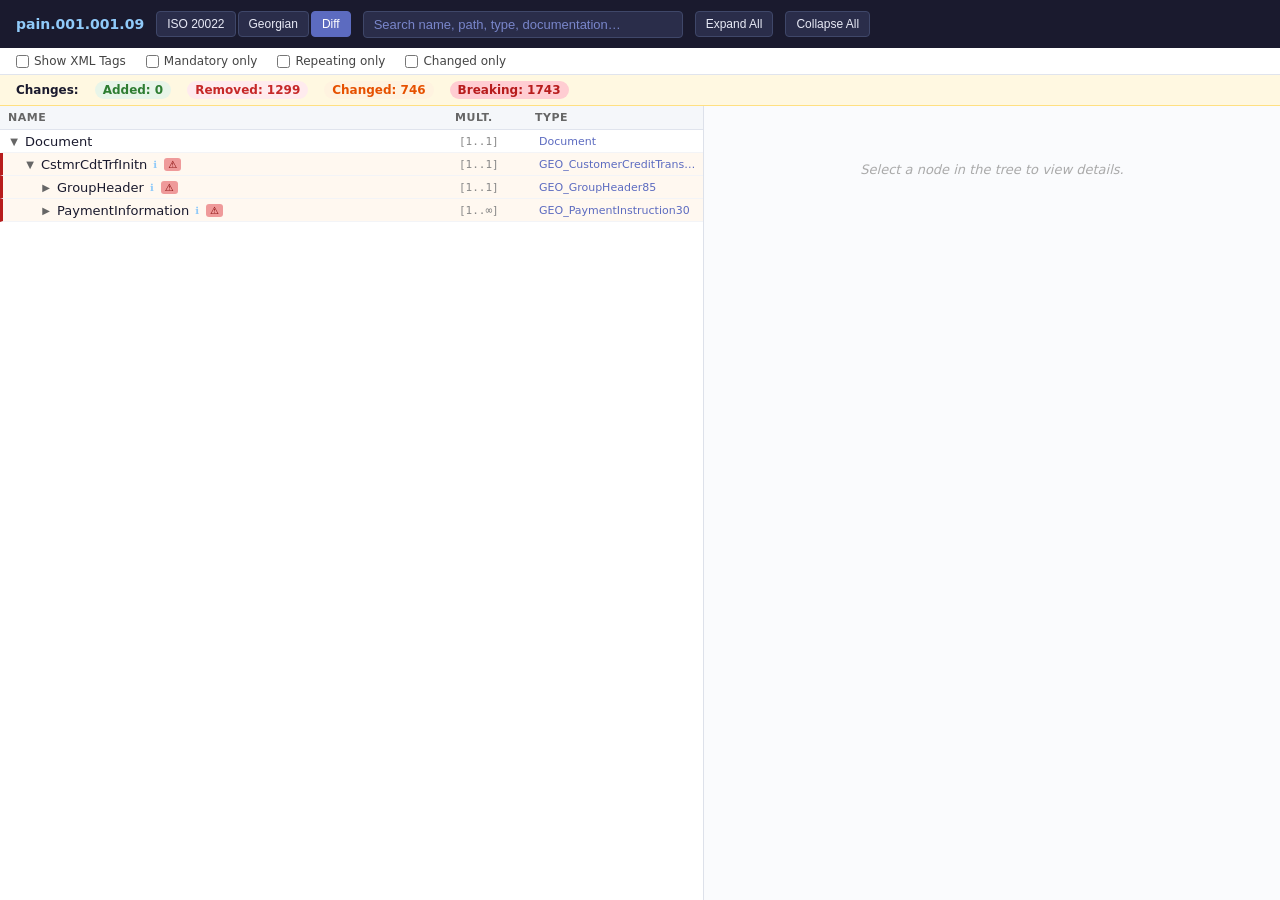
==== viewer/index.html @ 86df0adc "feat: XSD parser, interactive viewer, and diff tool - Two-pass XSD parser (schema_model.py, parse_xs" ====
<!DOCTYPE html>
<html lang="en">
<head>
  <meta charset="UTF-8"/>
  <meta name="viewport" content="width=device-width, initial-scale=1.0"/>
  <title>XSD Visualizer</title>
  <link rel="stylesheet" href="styles.css"/>
</head>
<body>

<!-- Header -->
<div id="header">
  <span id="message-name">XSD Visualizer</span>
  <div id="view-selector" style="display:none; gap:2px">
    <button class="hdr-btn view-btn" data-view="original">ISO 20022</button>
    <button class="hdr-btn view-btn" data-view="updated">Georgian</button>
    <button class="hdr-btn view-btn" data-view="diff">Diff</button>
  </div>
  <input id="search-box" type="search" placeholder="Search name, path, type, documentation…"/>
  <button class="hdr-btn" id="btn-expand-all">Expand All</button>
  <button class="hdr-btn" id="btn-collapse-all">Collapse All</button>
</div>

<!-- Toolbar -->
<div id="toolbar">
  <label class="cb-label">
    <input type="checkbox" id="cb-xml-tags"/> Show XML Tags
  </label>
  <label class="cb-label">
    <input type="checkbox" id="cb-mandatory"/> Mandatory only
  </label>
  <label class="cb-label">
    <input type="checkbox" id="cb-repeating"/> Repeating only
  </label>
  <label class="cb-label" id="cb-changed-wrap" style="display:none">
    <input type="checkbox" id="cb-changed"/> Changed only
  </label>
</div>

<!-- Diff summary bar -->
<div id="diff-bar">
  <strong>Changes:</strong>
  <span class="diff-pill dp-added"  id="dp-added">Added: 0</span>
  <span class="diff-pill dp-removed" id="dp-removed">Removed: 0</span>
  <span class="diff-pill dp-changed" id="dp-changed">Changed: 0</span>
  <span class="diff-pill dp-breaking" id="dp-breaking">Breaking: 0</span>
</div>

<!-- Main -->
<div id="main">
  <!-- Tree panel -->
  <div id="tree-panel">
    <div id="tree-header">
      <span>Name</span>
      <span>Mult.</span>
      <span>Type</span>
    </div>
    <div id="tree-body">
      <div class="no-results" id="loading-msg">Loading schema…</div>
    </div>
  </div>

  <!-- Details panel -->
  <div id="details-panel">
    <p class="empty-msg">Select a node in the tree to view details.</p>
  </div>
</div>

<!-- Sidecar fallbacks (written by parser) -->
<script src="schema-model.js" onerror="void(0)"></script>
<script src="diff-model.js" onerror="void(0)"></script>
<script src="app.js"></script>
</body>
</html>
---- viewer/styles.css ----
/* ── Reset & base ─────────────────────────────────────────────────────────── */
*, *::before, *::after { box-sizing: border-box; margin: 0; padding: 0; }
body { font-family: 'Segoe UI', system-ui, sans-serif; font-size: 13px;
       background: #f0f2f5; color: #1a1a2e; height: 100vh;
       display: flex; flex-direction: column; overflow: hidden; }

/* ── Header ───────────────────────────────────────────────────────────────── */
#header {
  background: #1a1a2e; color: #e8eaf6;
  padding: 8px 16px; display: flex; align-items: center; gap: 12px;
  flex-shrink: 0; flex-wrap: wrap; min-height: 48px;
}
#message-name { font-size: 14px; font-weight: 600; color: #90caf9;
                white-space: nowrap; }
#search-box {
  flex: 1; min-width: 180px; max-width: 320px;
  padding: 5px 10px; border-radius: 4px; border: 1px solid #3f4769;
  background: #2a2d4a; color: #e8eaf6; font-size: 13px;
}
#search-box::placeholder { color: #7986cb; }
#search-box:focus { outline: none; border-color: #7986cb; }
.hdr-btn {
  padding: 5px 10px; border-radius: 4px; border: 1px solid #3f4769;
  background: #2a2d4a; color: #e8eaf6; cursor: pointer; font-size: 12px;
}
.hdr-btn:hover { background: #3a3d5a; }
.view-btn.active { background: #5c6bc0; color: #fff; border-color: #5c6bc0; }

/* ── Toolbar (checkboxes) ─────────────────────────────────────────────────── */
#toolbar {
  background: #ffffff; border-bottom: 1px solid #e0e4ed;
  padding: 6px 16px; display: flex; align-items: center; gap: 20px;
  flex-shrink: 0; flex-wrap: wrap;
}
.cb-label { display: flex; align-items: center; gap: 5px;
            cursor: pointer; user-select: none; font-size: 12px; color: #444; }
.cb-label input { cursor: pointer; }

/* ── Diff summary bar ─────────────────────────────────────────────────────── */
#diff-bar {
  display: none; background: #fff8e1; border-bottom: 1px solid #ffe082;
  padding: 6px 16px; gap: 16px; align-items: center; flex-wrap: wrap;
  font-size: 12px; flex-shrink: 0;
}
#diff-bar.visible { display: flex; }
.diff-pill { padding: 2px 8px; border-radius: 10px; font-weight: 600; }
.dp-added   { background: #e8f5e9; color: #2e7d32; }
.dp-removed { background: #ffebee; color: #c62828; }
.dp-changed { background: #fff3e0; color: #e65100; }
.dp-breaking{ background: #ffcdd2; color: #b71c1c; }

/* ── Main layout ──────────────────────────────────────────────────────────── */
#main { display: flex; flex: 1; overflow: hidden; }

/* ── Tree panel ───────────────────────────────────────────────────────────── */
#tree-panel {
  width: 55%; border-right: 1px solid #dde1ea;
  display: flex; flex-direction: column; overflow: hidden;
  background: #ffffff;
}
#tree-header {
  display: grid; grid-template-columns: 1fr 80px 160px;
  padding: 5px 8px; background: #f5f7fa;
  border-bottom: 1px solid #e0e4ed;
  font-size: 11px; font-weight: 700; color: #666; text-transform: uppercase;
  letter-spacing: .5px; flex-shrink: 0;
}
#tree-header.with-tag { grid-template-columns: 1fr 100px 80px 160px; }
#tree-body { flex: 1; overflow-y: auto; }

/* ── Tree row ─────────────────────────────────────────────────────────────── */
.tree-row {
  display: grid; grid-template-columns: 1fr 80px 160px;
  align-items: center; padding: 3px 4px 3px 0;
  cursor: pointer; border-bottom: 1px solid #f3f4f7;
  border-left: 3px solid transparent;
}
.tree-row.with-tag { grid-template-columns: 1fr 100px 80px 160px; }
.tree-row:hover { background: #f0f4ff; }
.tree-row.selected { background: #e8eeff; border-left-color: #5c6bc0; }

/* Diff overlays */
.tree-row.diff-added    { border-left-color: #43a047; background: #f1f8f1; }
.tree-row.diff-removed  { border-left-color: #e53935; background: #fff5f5;
                           opacity: .7; text-decoration: line-through; }
.tree-row.diff-changed  { border-left-color: #fb8c00; background: #fff8f0; }
.tree-row.diff-breaking { border-left-color: #b71c1c; }

.tree-name-cell { display: flex; align-items: center; gap: 3px; overflow: hidden; }
.tree-indent { display: inline-block; flex-shrink: 0; }
.toggle-btn {
  width: 16px; height: 16px; flex-shrink: 0; cursor: pointer;
  display: flex; align-items: center; justify-content: center;
  color: #666; font-size: 10px; user-select: none;
}
.toggle-btn:hover { color: #3949ab; }
.node-name { overflow: hidden; text-overflow: ellipsis; white-space: nowrap;
             font-size: 13px; }
.node-tag  { font-size: 11px; color: #888; margin-left: 4px;
             font-family: monospace; }
.doc-hint  { flex-shrink: 0; font-size: 10px; color: #90caf9; margin-left: 3px;
             cursor: default; user-select: none; }

/* Badges */
.badge {
  flex-shrink: 0; padding: 1px 4px; border-radius: 3px;
  font-size: 10px; font-weight: 700; letter-spacing: .3px;
}
.b-seq  { background: #e3f2fd; color: #1565c0; }
.b-chc  { background: #f3e5f5; color: #6a1b9a; }
.b-txt  { background: #e8f5e9; color: #2e7d32; }
.b-code { background: #fff8e1; color: #f57f17; }
.b-amt  { background: #fce4ec; color: #880e4f; }
.b-date { background: #e0f2f1; color: #00695c; }
.b-attr { background: #ede7f6; color: #4527a0; }
.b-ref  { background: #ffebee; color: #b71c1c; }
.b-bool { background: #e8eaf6; color: #283593; }

/* Diff change badge */
.diff-badge {
  flex-shrink: 0; font-size: 10px; font-weight: 700;
  margin-left: 4px; padding: 1px 4px; border-radius: 3px;
}
.db-added   { background: #c8e6c9; color: #1b5e20; }
.db-removed { background: #ffcdd2; color: #b71c1c; }
.db-changed { background: #ffe0b2; color: #bf360c; }
.db-breaking{ background: #ef9a9a; color: #7f0000; }

.tree-mult { font-size: 11px; color: #888; font-family: monospace; }
.tree-type { font-size: 11px; color: #5c6bc0; overflow: hidden;
             text-overflow: ellipsis; white-space: nowrap; }
.tree-xml-tag { font-size: 11px; color: #888; font-family: monospace;
                overflow: hidden; text-overflow: ellipsis; white-space: nowrap; }

/* Search highlight */
.hl { background: #fff176; border-radius: 2px; }

/* ── Details panel ────────────────────────────────────────────────────────── */
#details-panel {
  flex: 1; overflow-y: auto; padding: 16px; background: #fafbfd;
}
#details-panel .empty-msg { color: #aaa; font-style: italic; margin-top: 40px;
                             text-align: center; }
.detail-section { margin-bottom: 20px; }
.detail-section h3 { font-size: 11px; text-transform: uppercase; letter-spacing: .6px;
                      color: #888; margin-bottom: 8px; border-bottom: 1px solid #e8eaf6;
                      padding-bottom: 4px; }
.detail-row { display: flex; gap: 8px; margin-bottom: 6px; font-size: 13px; }
.detail-label { font-weight: 600; min-width: 110px; color: #555; flex-shrink: 0; }
.detail-value { color: #1a1a2e; word-break: break-all; }
.path-row { display: flex; align-items: center; gap: 6px; }
.copy-btn {
  padding: 2px 6px; font-size: 11px; border: 1px solid #c5cae9;
  border-radius: 3px; background: #fff; cursor: pointer; color: #3949ab;
}
.copy-btn:hover { background: #e8eaf6; }
.copy-btn.copied { color: #2e7d32; border-color: #a5d6a7; }
code { font-family: monospace; background: #f0f2f5; padding: 1px 4px;
       border-radius: 3px; font-size: 12px; }
.enum-table { border-collapse: collapse; font-size: 12px; margin-top: 4px; }
.enum-table td { padding: 3px 8px; border: 1px solid #e8eaf6; }
.enum-table td:first-child { font-family: monospace; background: #f5f7fa; }
.restriction-table { border-collapse: collapse; font-size: 12px; margin-top: 4px; }
.restriction-table td { padding: 3px 8px; border: 1px solid #e8eaf6; }
.restriction-table td:first-child { font-weight: 600; background: #f5f7fa; min-width: 110px; }

/* Diff details */
.change-list { list-style: none; }
.change-list li { padding: 6px 8px; border-radius: 4px; margin-bottom: 6px;
                  font-size: 12px; border-left: 3px solid; }
.change-Breaking    { border-color: #e53935; background: #fff5f5; }
.change-NonBreaking { border-color: #43a047; background: #f1f8f1; }
.change-Informational { border-color: #fb8c00; background: #fff8f0; }
.change-type-tag { font-weight: 700; display: inline-block; margin-right: 6px; }
.sev-tag { font-size: 10px; padding: 1px 5px; border-radius: 10px;
           font-weight: 700; float: right; }
.sev-Breaking    { background: #ffcdd2; color: #b71c1c; }
.sev-NonBreaking { background: #c8e6c9; color: #1b5e20; }
.sev-Informational { background: #fff9c4; color: #f57f17; }

/* Scrollbars */
::-webkit-scrollbar { width: 6px; }
::-webkit-scrollbar-track { background: transparent; }
::-webkit-scrollbar-thumb { background: #c5cae9; border-radius: 3px; }
::-webkit-scrollbar-thumb:hover { background: #9fa8da; }

/* No results */
.no-results { padding: 20px; text-align: center; color: #aaa; font-style: italic; }
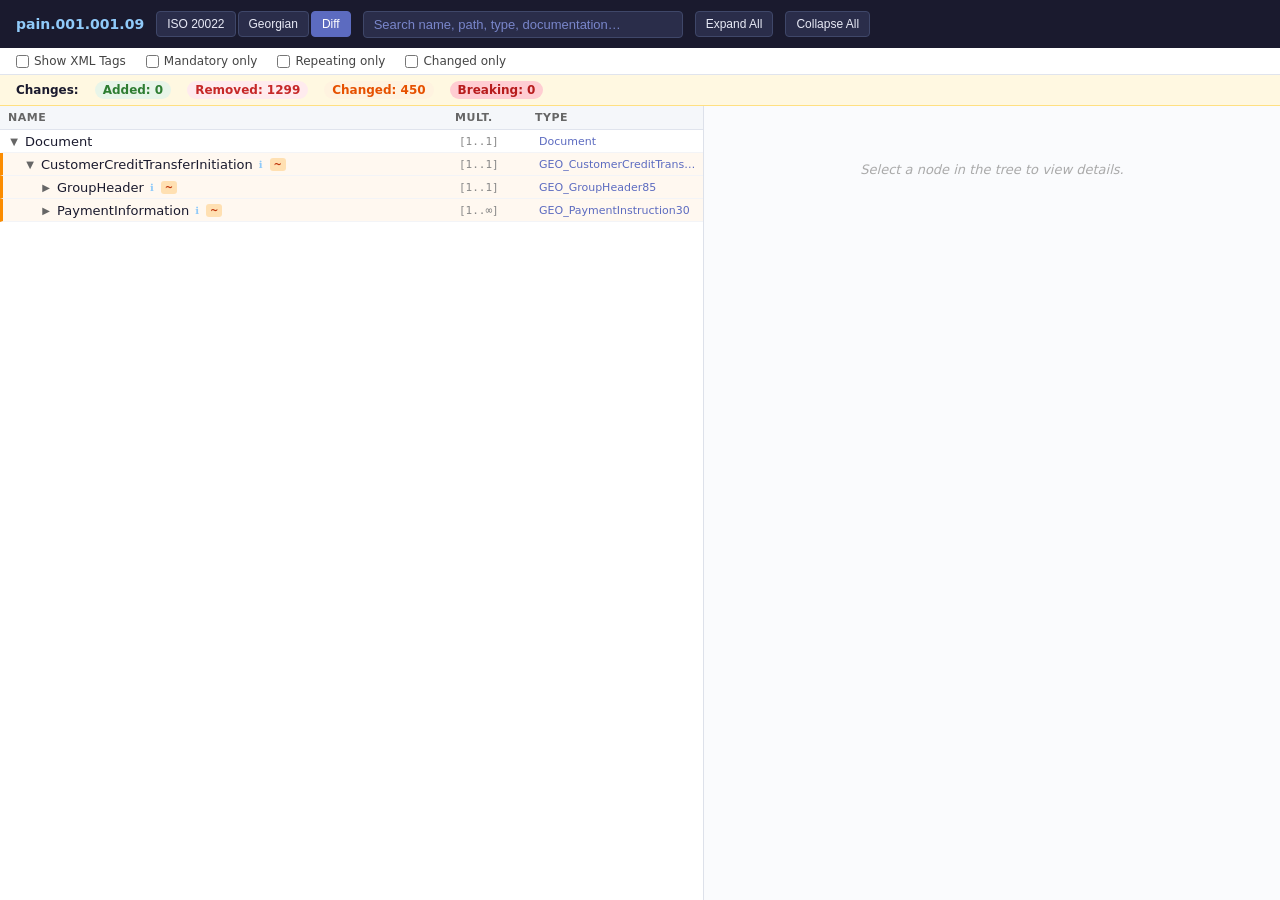
==== commit 5a327ea6: "Refactor code structure for improved readability and maintainability" ====
--- a/viewer/index.html
+++ b/viewer/index.html
@@ -67,6 +67,8 @@
 </div>
 
 <!-- Sidecar fallbacks (written by parser) -->
+<script src="original.js" onerror="void(0)"></script>
+<script>window.__ORIGINAL_MODEL__ = window.__SCHEMA_MODEL__ || null;</script>
 <script src="schema-model.js" onerror="void(0)"></script>
 <script src="diff-model.js" onerror="void(0)"></script>
 <script src="app.js"></script>
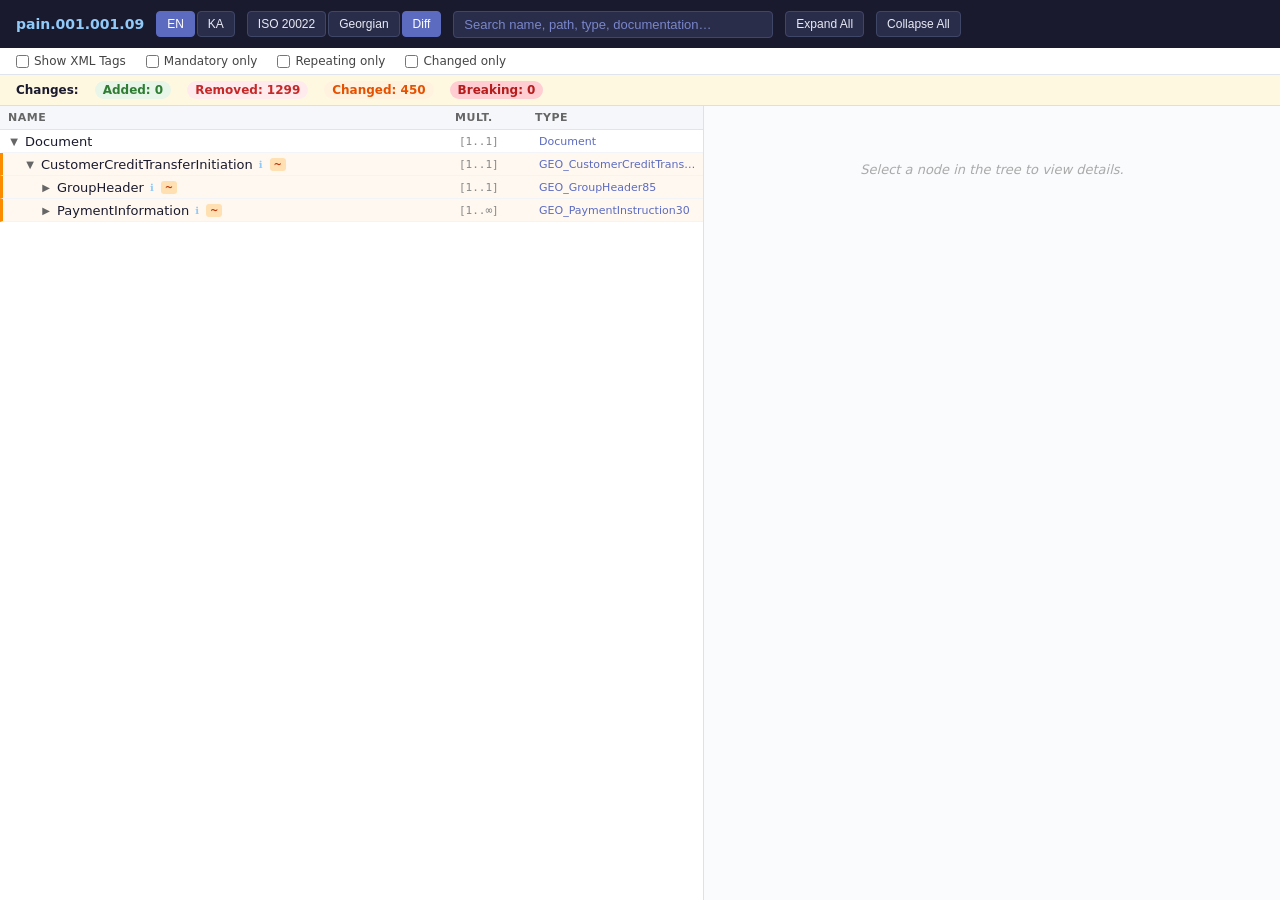
==== commit 358fa33e: "feat: Georgian language (KA) documentation support + language selector - schema_model.py: extract xm" ====
--- a/viewer/index.html
+++ b/viewer/index.html
@@ -11,6 +11,10 @@
 <!-- Header -->
 <div id="header">
   <span id="message-name">XSD Visualizer</span>
+  <div id="lang-selector" style="gap:2px; display:flex">
+    <button class="hdr-btn lang-btn active" data-lang="en">EN</button>
+    <button class="hdr-btn lang-btn" data-lang="ka">KA</button>
+  </div>
   <div id="view-selector" style="display:none; gap:2px">
     <button class="hdr-btn view-btn" data-view="original">ISO 20022</button>
     <button class="hdr-btn view-btn" data-view="updated">Georgian</button>
--- a/viewer/styles.css
+++ b/viewer/styles.css
@@ -25,6 +25,7 @@
 }
 .hdr-btn:hover { background: #3a3d5a; }
 .view-btn.active { background: #5c6bc0; color: #fff; border-color: #5c6bc0; }
+.lang-btn.active { background: #5c6bc0; color: #fff; border-color: #5c6bc0; }
 
 /* ── Toolbar (checkboxes) ─────────────────────────────────────────────────── */
 #toolbar {
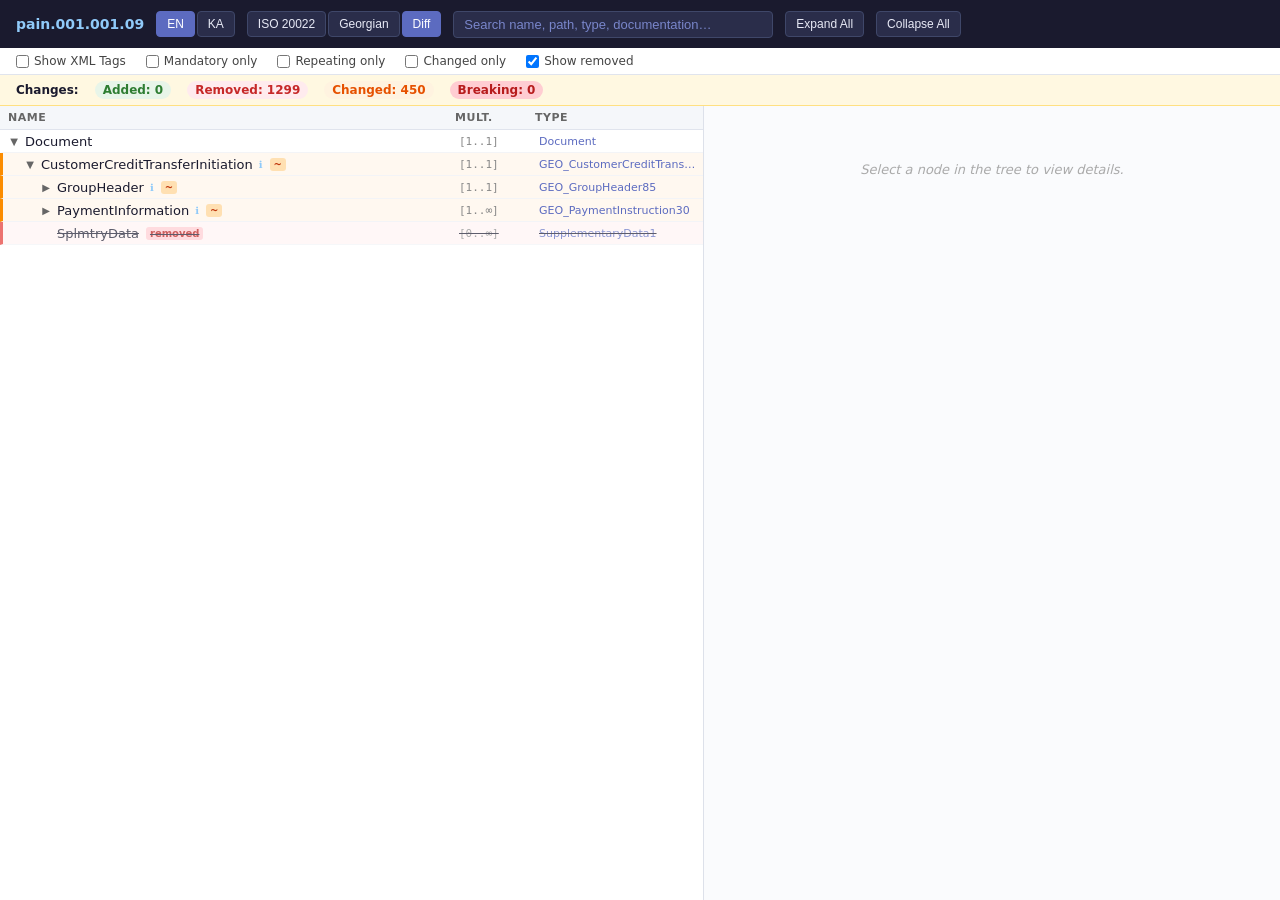
==== commit dbd2ffda: "added support for  removed items" ====
--- a/viewer/index.html
+++ b/viewer/index.html
@@ -39,6 +39,9 @@
   <label class="cb-label" id="cb-changed-wrap" style="display:none">
     <input type="checkbox" id="cb-changed"/> Changed only
   </label>
+  <label class="cb-label" id="cb-removed-wrap" style="display:none">
+    <input type="checkbox" id="cb-removed" checked/> Show removed
+  </label>
 </div>
 
 <!-- Diff summary bar -->
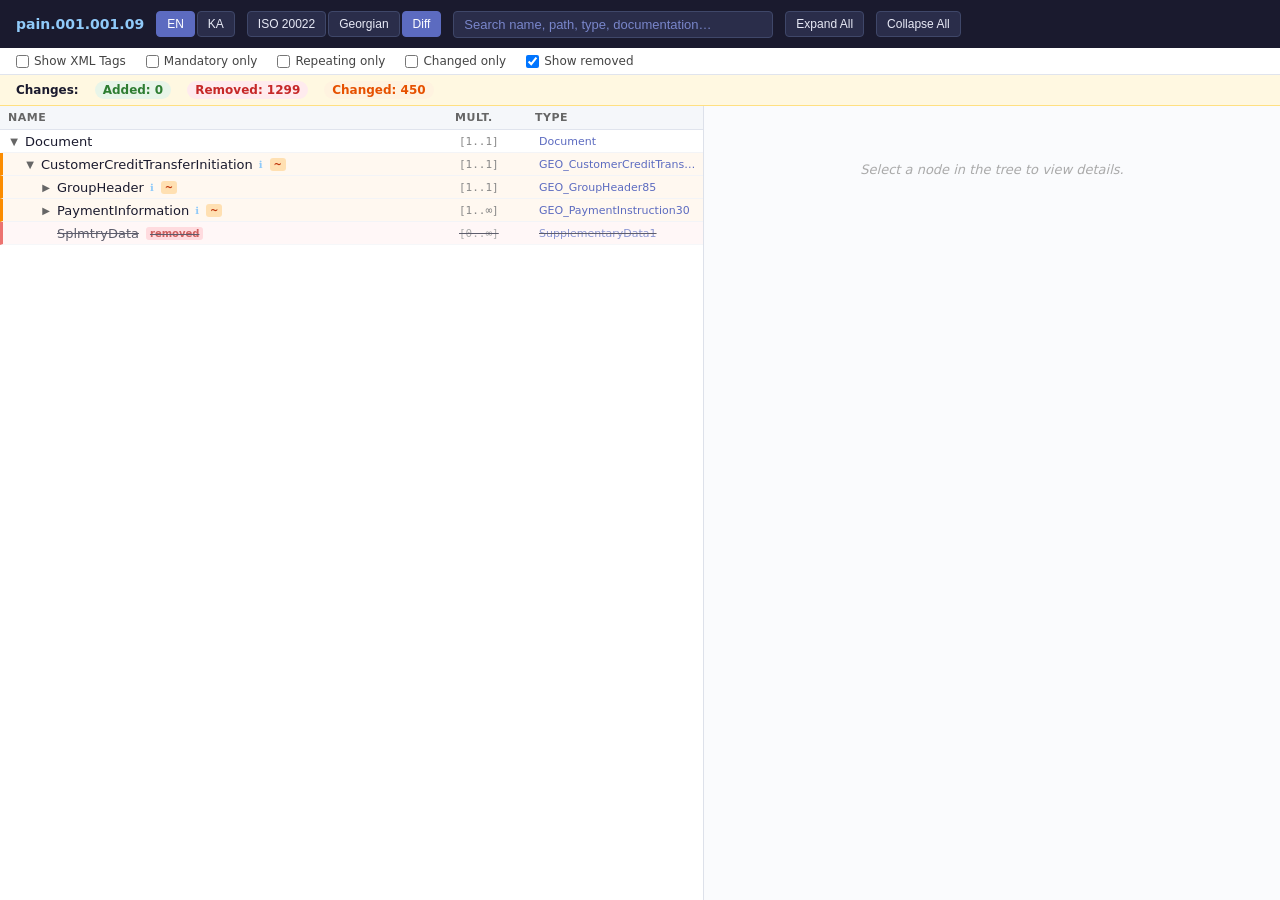
==== commit 82ca42ac: "refactor: remove breaking changes display from diff summary" ====
--- a/viewer/index.html
+++ b/viewer/index.html
@@ -50,7 +50,6 @@
   <span class="diff-pill dp-added"  id="dp-added">Added: 0</span>
   <span class="diff-pill dp-removed" id="dp-removed">Removed: 0</span>
   <span class="diff-pill dp-changed" id="dp-changed">Changed: 0</span>
-  <span class="diff-pill dp-breaking" id="dp-breaking">Breaking: 0</span>
 </div>
 
 <!-- Main -->
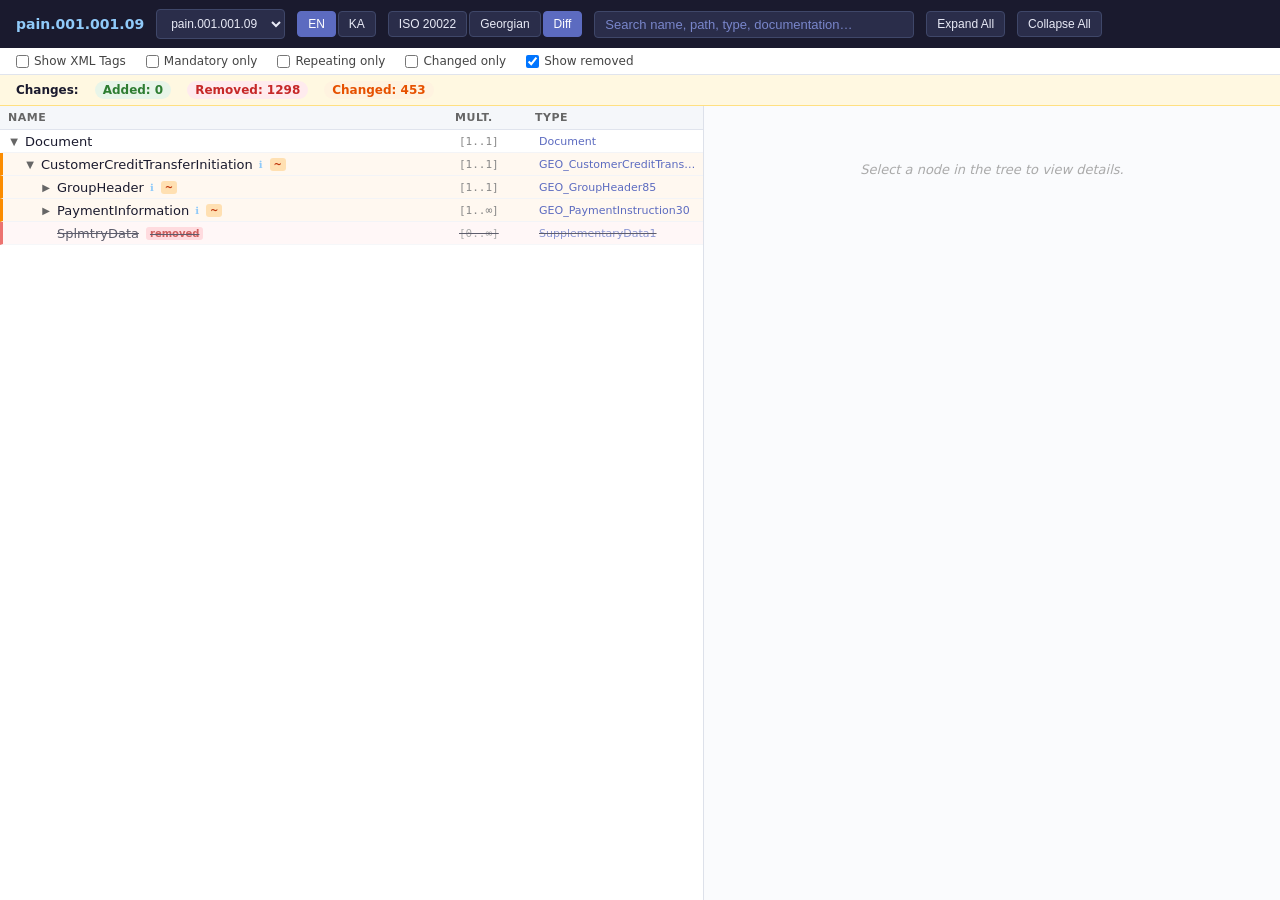
==== commit 2b6fd199: "Added support for pain.02 and  generalized to support any message kinds" ====
--- a/viewer/index.html
+++ b/viewer/index.html
@@ -11,6 +11,7 @@
 <!-- Header -->
 <div id="header">
   <span id="message-name">XSD Visualizer</span>
+  <select id="message-selector" class="hdr-btn hidden"></select>
   <div id="lang-selector" style="gap:2px; display:flex">
     <button class="hdr-btn lang-btn active" data-lang="en">EN</button>
     <button class="hdr-btn lang-btn" data-lang="ka">KA</button>
@@ -72,11 +73,8 @@
   </div>
 </div>
 
-<!-- Sidecar fallbacks (written by parser) -->
-<script src="original.js" onerror="void(0)"></script>
-<script>window.__ORIGINAL_MODEL__ = window.__SCHEMA_MODEL__ || null;</script>
-<script src="schema-model.js" onerror="void(0)"></script>
-<script src="diff-model.js" onerror="void(0)"></script>
+<!-- Manifest sidecar fallback (for file:// protocol) -->
+<script src="data/messages.js" onerror="void(0)"></script>
 <script src="app.js"></script>
 </body>
 </html>
--- a/viewer/styles.css
+++ b/viewer/styles.css
@@ -26,6 +26,16 @@
 .hdr-btn:hover { background: #3a3d5a; }
 .view-btn.active { background: #5c6bc0; color: #fff; border-color: #5c6bc0; }
 .lang-btn.active { background: #5c6bc0; color: #fff; border-color: #5c6bc0; }
+
+/* Message selector */
+#message-selector {
+  padding: 5px 10px; border-radius: 4px; border: 1px solid #3f4769;
+  background: #2a2d4a; color: #e8eaf6; font-size: 12px; cursor: pointer;
+  height: 30px;
+}
+#message-selector:focus { outline: none; border-color: #7986cb; }
+#message-selector option { background: #2a2d4a; color: #e8eaf6; }
+#message-selector.hidden { display: none; }
 
 /* ── Toolbar (checkboxes) ─────────────────────────────────────────────────── */
 #toolbar {
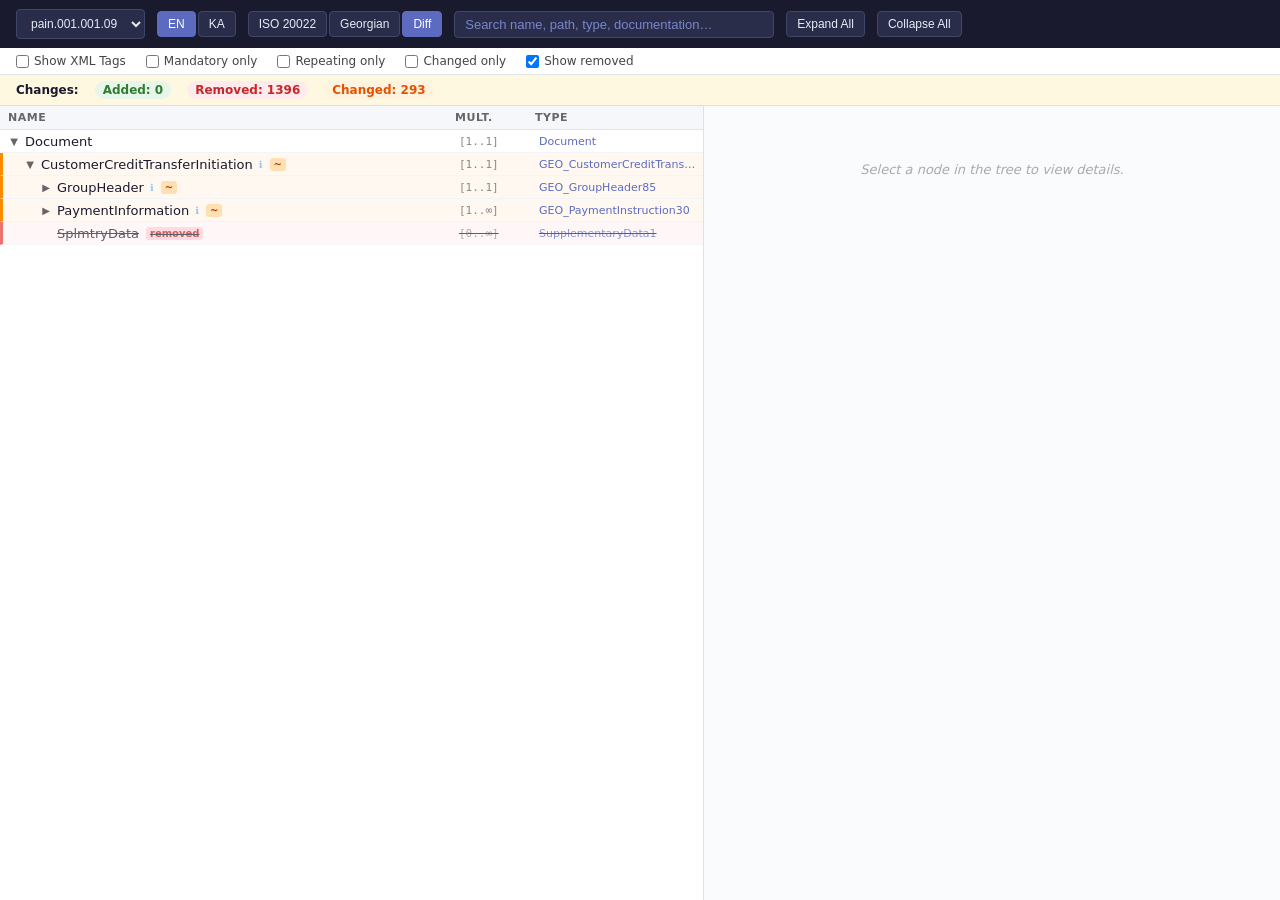
==== commit 837d13e6: "Merge branch 'main' of https://github.com/altasoft/geo-iso20022" ====
--- a/viewer/index.html
+++ b/viewer/index.html
@@ -10,8 +10,7 @@
 
 <!-- Header -->
 <div id="header">
-  <span id="message-name">XSD Visualizer</span>
-  <select id="message-selector" class="hdr-btn hidden"></select>
+  <select id="message-selector" class="hdr-btn"></select>
   <div id="lang-selector" style="gap:2px; display:flex">
     <button class="hdr-btn lang-btn active" data-lang="en">EN</button>
     <button class="hdr-btn lang-btn" data-lang="ka">KA</button>
@@ -75,6 +74,8 @@
 
 <!-- Manifest sidecar fallback (for file:// protocol) -->
 <script src="data/messages.js" onerror="void(0)"></script>
+<!-- Build version for cache-busting (generated by build.py) -->
+<script src="data/version.js" onerror="void(0)"></script>
 <script src="app.js"></script>
 </body>
 </html>
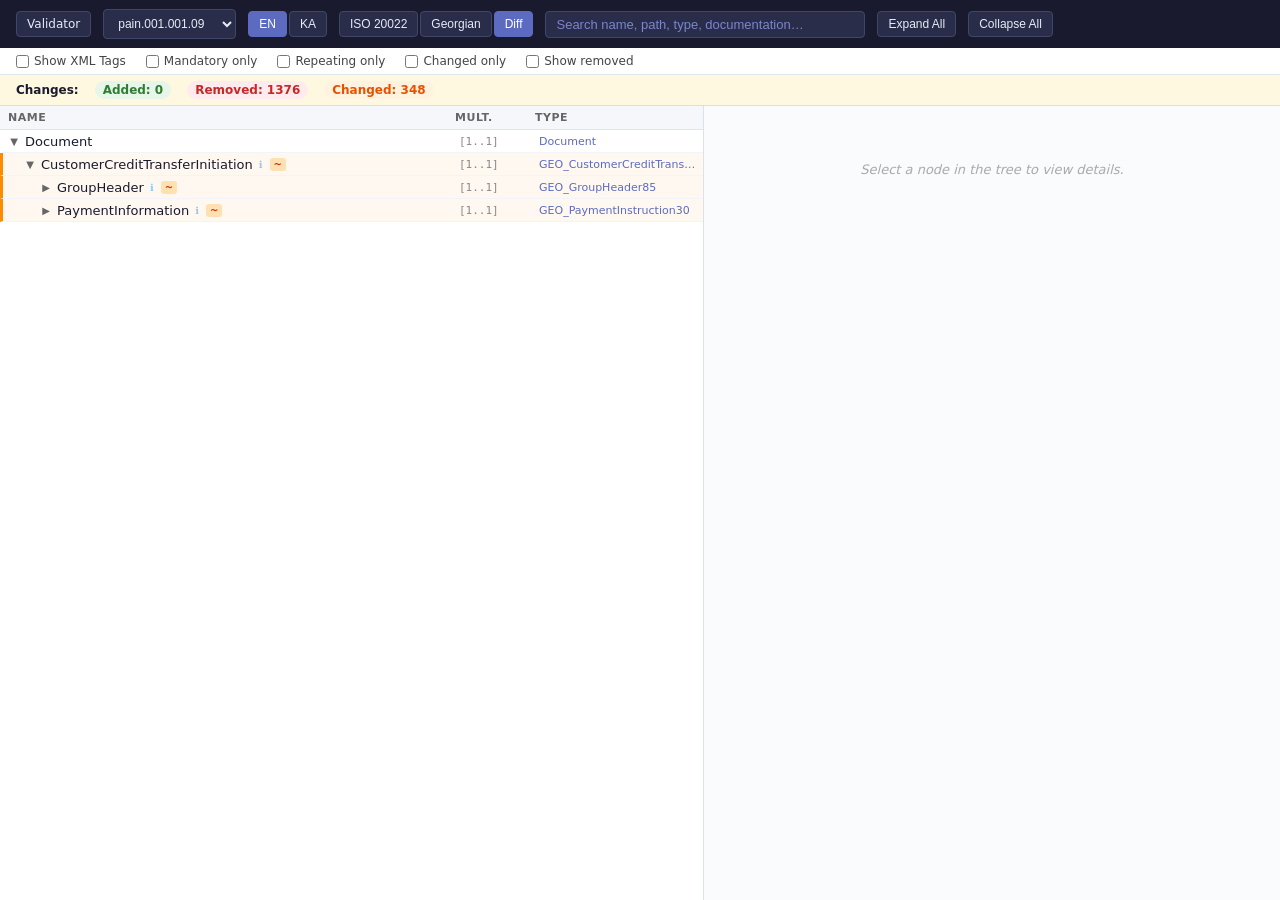
==== commit 374b6d92: "xsd validation" ====
--- a/viewer/index.html
+++ b/viewer/index.html
@@ -10,6 +10,7 @@
 
 <!-- Header -->
 <div id="header">
+  <a href="validator.html" class="hdr-btn" style="text-decoration:none;flex-shrink:0">Validator</a>
   <select id="message-selector" class="hdr-btn"></select>
   <div id="lang-selector" style="gap:2px; display:flex">
     <button class="hdr-btn lang-btn active" data-lang="en">EN</button>
